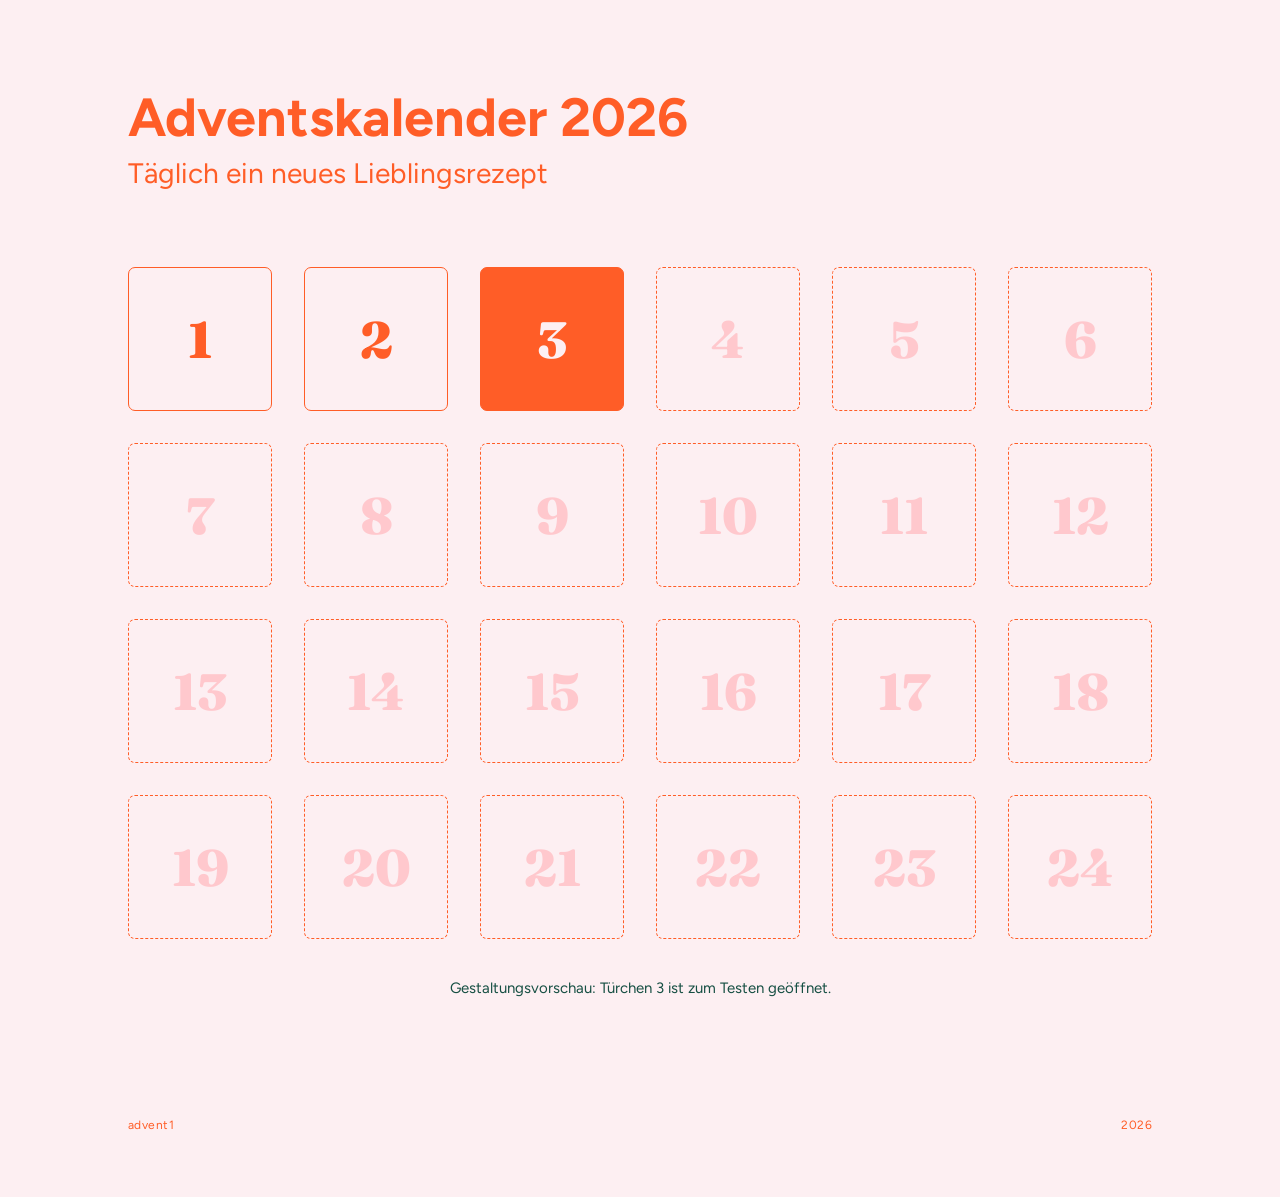
==== index.html @ acb0a88b "Add files via upload" ====
<!doctype html>
<html lang="de">
<head>
  <meta charset="utf-8">
  <meta name="viewport" content="width=device-width, initial-scale=1">
  <meta name="theme-color" content="#fdeff2">
  <title>Adventskalender 2026</title>
  <link rel="preconnect" href="https://fonts.googleapis.com">
  <link rel="preconnect" href="https://fonts.gstatic.com" crossorigin>
  <link href="https://fonts.googleapis.com/css2?family=Figtree:wght@400;500;600;700;800&family=Fraunces:opsz,wght@9..144,400..900&display=swap" rel="stylesheet">
  <link rel="stylesheet" href="style.css">
  <script defer src="script.js"></script>
</head>
<body>
  <main class="poster">
    <img class="ornament ornament-01" src="icons/Icon_01.svg" alt="" aria-hidden="true">
    <img class="ornament ornament-02" src="icons/Icon_02.svg" alt="" aria-hidden="true">
    <img class="ornament ornament-03" src="icons/Icon_03.svg" alt="" aria-hidden="true">
    <img class="ornament ornament-04" src="icons/Icon_04.svg" alt="" aria-hidden="true">
    <img class="ornament ornament-05" src="icons/Icon_05.svg" alt="" aria-hidden="true">
    <img class="ornament ornament-06" src="icons/Icon_06.svg" alt="" aria-hidden="true">
    <img class="ornament ornament-07" src="icons/Icon_07.svg" alt="" aria-hidden="true">
    <img class="ornament ornament-08" src="icons/Icon_08.svg" alt="" aria-hidden="true">
    <img class="ornament ornament-09" src="icons/Icon_09.svg" alt="" aria-hidden="true">
    <header class="heading"><h1 id="title">Adventskalender 2026</h1><p class="subtitle" id="subtitle">Täglich ein neues Lieblingsrezept</p></header>
    <section class="calendar" aria-label="Adventskalender"><div class="doors" id="doors"></div></section>
    <p class="notice" id="notice" aria-live="polite"></p>
    <footer><span id="groupLabel"></span><span>2026</span></footer>
  </main>
  <dialog id="recipeDialog" aria-labelledby="dialogTitle"><div class="dialog-inner"><button class="close" id="closeDialog" aria-label="Schließen">×</button><p class="eyebrow" id="dialogEyebrow">Türchen</p><h2 id="dialogTitle"></h2><p id="dialogText"></p><a class="pdf-link" id="pdfLink" href="#" target="_blank" rel="noopener" hidden>PDF öffnen</a></div></dialog>
</body>
</html>
---- style.css ----
:root{--paper:#fdeff2;--orange:#ff5d27;--pale:#ffc8cd;--green:#164f43;--pink:#f194aa;--blue:#96c3e3}*{box-sizing:border-box}html{background:var(--paper)}body{margin:0;background:var(--paper);font-family:Figtree,Arial,sans-serif;color:var(--green)}.poster{position:relative;isolation:isolate;overflow:hidden;min-height:100vh;max-width:1600px;margin:auto;padding:clamp(45px,7vw,110px) clamp(28px,10vw,160px) 65px}.heading,.calendar,.notice,footer{position:relative;z-index:2}.heading{margin:0 auto clamp(48px,6vw,88px);max-width:1110px;text-align:left}.eyebrow{font-size:13px;letter-spacing:.09em;text-transform:uppercase;font-weight:700;color:var(--orange);margin:0 0 12px}h1{font-size:clamp(46px,4.2vw,92px);line-height:1.02;letter-spacing:0;color:var(--orange);font-weight:700;margin:0}.subtitle{font-size:clamp(19px,2.2vw,29px);color:var(--orange);margin:12px 0 0}.doors{display:grid;grid-template-columns:repeat(6,minmax(0,1fr));gap:clamp(16px,2.5vw,35px);max-width:1110px;margin:auto}.door{aspect-ratio:1;border:1.7px solid var(--orange);border-radius:7px;background:transparent;color:var(--orange);font-family:Fraunces,Georgia,serif;font-size:clamp(34px,4vw,66px);font-weight:800;line-height:1;cursor:pointer;transition:transform .18s ease,background .18s ease,color .18s ease;display:flex;align-items:center;justify-content:center}.door:hover:not(:disabled){
    transform: translateY(-4px);
    background: #ffc8cd;
    border: none;
}.door:focus-visible,.close:focus-visible,.pdf-link:focus-visible{outline:3px solid var(--green);outline-offset:5px}.door.today{background:var(--orange);color:var(--paper)}.door.today:hover{background:#fc420c;border:none}.door.future{border-style:dashed;color:var(--pale);cursor:not-allowed}.door.future:hover{transform:none}.notice{margin:40px auto 0;max-width:900px;text-align:center;font-size:15px;min-height:24px}.ornament{position:absolute;z-index:1;pointer-events:none}.ornament{height:auto;max-width:none}.ornament-01{width:115px;right:3%;top:8%}.ornament-02{width:220px;right:15%;top:1%}.ornament-03{width:29px;left:5%;top:27%}.ornament-04{width:340px;left:0;bottom:2%}.ornament-05{width:115px;right:0;top:38%}.ornament-06{width:23px;right:12%;top:29%}.ornament-07{width:35px;left:3%;bottom:26%}.ornament-08{width:25px;right:6%;bottom:19%}.ornament-09{width:88px;right:4%;bottom:1%}footer{margin:115px auto 0;max-width:1100px;display:flex;justify-content:space-between;color:var(--orange);font-size:12px;letter-spacing:.04em}dialog{border:0;border-radius:10px;max-width:min(540px,calc(100vw - 30px));width:100%;padding:0;background:var(--paper);box-shadow:0 15px 70px #442b2830}dialog::backdrop{background:#183d36a8}.dialog-inner{position:relative;padding:48px 40px}.dialog-inner h2{font:800 clamp(38px,6vw,64px)/1.05 Fraunces,Georgia,serif;color:var(--orange);margin:0 0 18px}.dialog-inner p:not(.eyebrow){font-size:18px;line-height:1.5}.close{position:absolute;top:12px;right:18px;border:0;background:none;font-size:36px;color:var(--orange);cursor:pointer}.pdf-link{display:inline-block;margin-top:12px;background:var(--orange);color:white;padding:14px 24px;border-radius:5px;text-decoration:none;font-weight:700}@media(max-width:1050px){.poster{padding:65px 8vw 50px}.doors{grid-template-columns:repeat(4,minmax(0,1fr));gap:clamp(16px,3vw,30px);max-width:650px}.door{font-size:clamp(40px,7vw,65px)}.ornament-02{right:0;top:0}.heading{max-width:650px;margin-bottom:55px}}@media(max-width:550px){.poster{padding:75px 7vw 40px}.heading{margin-bottom:45px}.eyebrow{font-size:10px}h1{max-width:360px}.subtitle{font-size:18px;max-width:250px;line-height:1.25}.doors{gap:14px}.door{font-size:clamp(32px,9vw,48px);border-radius:5px}.ornament-01{width:70px;right:0;top:13%}.ornament-02{width:180px;right:0;top:0}.ornament-03{width:18px;left:3%;top:29%}.ornament-04{width:220px;left:0;bottom:0}.ornament-05{width:70px;right:0;top:44%}.ornament-06{width:15px;right:6%;top:32%}.ornament-07{width:24px;left:2%;bottom:21%}.ornament-08{width:18px;right:3%;bottom:17%}.ornament-09{width:65px;right:0;bottom:2%}footer{margin-top:100px}.dialog-inner{padding:48px 26px 30px}}@media(prefers-reduced-motion:reduce){.door{transition:none}}
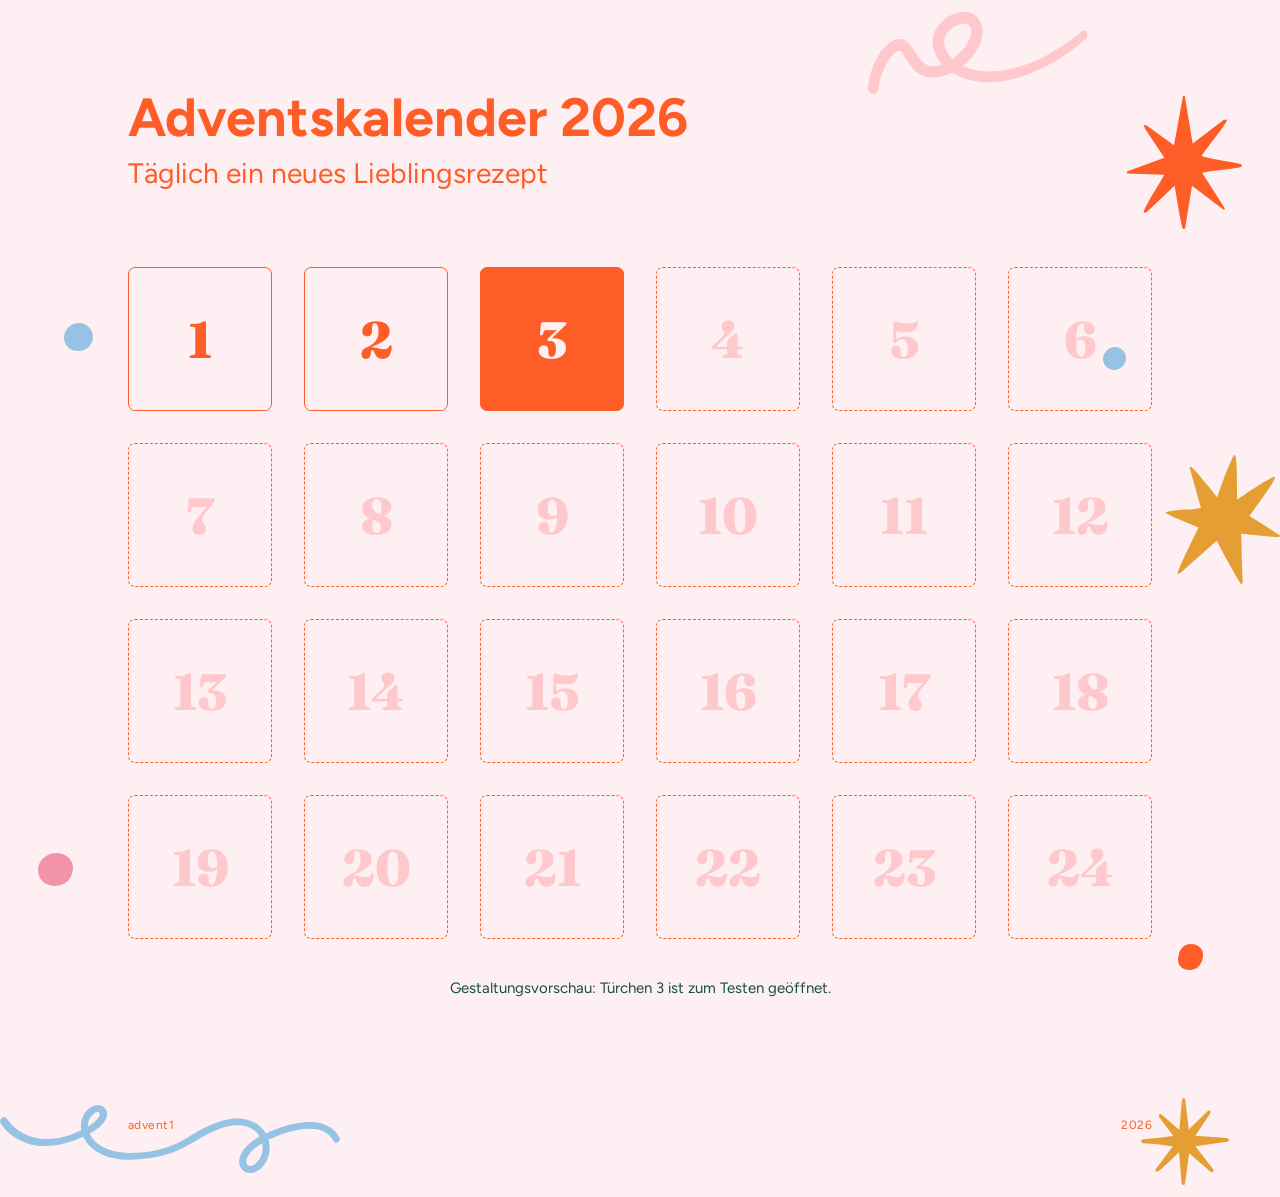
==== commit 64e9b8a6: "Add files via upload" ====
--- a/index.html
+++ b/index.html
@@ -5,23 +5,20 @@
   <meta name="viewport" content="width=device-width, initial-scale=1">
   <meta name="theme-color" content="#fdeff2">
   <title>Adventskalender 2026</title>
-  <link rel="preconnect" href="https://fonts.googleapis.com">
-  <link rel="preconnect" href="https://fonts.gstatic.com" crossorigin>
-  <link href="https://fonts.googleapis.com/css2?family=Figtree:wght@400;500;600;700;800&family=Fraunces:opsz,wght@9..144,400..900&display=swap" rel="stylesheet">
   <link rel="stylesheet" href="style.css">
   <script defer src="script.js"></script>
 </head>
 <body>
   <main class="poster">
-    <img class="ornament ornament-01" src="icons/Icon_01.svg" alt="" aria-hidden="true">
-    <img class="ornament ornament-02" src="icons/Icon_02.svg" alt="" aria-hidden="true">
-    <img class="ornament ornament-03" src="icons/Icon_03.svg" alt="" aria-hidden="true">
-    <img class="ornament ornament-04" src="icons/Icon_04.svg" alt="" aria-hidden="true">
-    <img class="ornament ornament-05" src="icons/Icon_05.svg" alt="" aria-hidden="true">
-    <img class="ornament ornament-06" src="icons/Icon_06.svg" alt="" aria-hidden="true">
-    <img class="ornament ornament-07" src="icons/Icon_07.svg" alt="" aria-hidden="true">
-    <img class="ornament ornament-08" src="icons/Icon_08.svg" alt="" aria-hidden="true">
-    <img class="ornament ornament-09" src="icons/Icon_09.svg" alt="" aria-hidden="true">
+    <img class="ornament ornament-01" src="./Icon_01.svg" alt="" aria-hidden="true">
+    <img class="ornament ornament-02" src="./Icon_02.svg" alt="" aria-hidden="true">
+    <img class="ornament ornament-03" src="./Icon_03.svg" alt="" aria-hidden="true">
+    <img class="ornament ornament-04" src="./Icon_04.svg" alt="" aria-hidden="true">
+    <img class="ornament ornament-05" src="./Icon_05.svg" alt="" aria-hidden="true">
+    <img class="ornament ornament-06" src="./Icon_06.svg" alt="" aria-hidden="true">
+    <img class="ornament ornament-07" src="./Icon_07.svg" alt="" aria-hidden="true">
+    <img class="ornament ornament-08" src="./Icon_08.svg" alt="" aria-hidden="true">
+    <img class="ornament ornament-09" src="./Icon_09.svg" alt="" aria-hidden="true">
     <header class="heading"><h1 id="title">Adventskalender 2026</h1><p class="subtitle" id="subtitle">Täglich ein neues Lieblingsrezept</p></header>
     <section class="calendar" aria-label="Adventskalender"><div class="doors" id="doors"></div></section>
     <p class="notice" id="notice" aria-live="polite"></p>
--- a/style.css
+++ b/style.css
@@ -1,3 +1,19 @@
+@font-face {
+  font-family: "Fraunces";
+  src: url("./Fraunces-VariableFont.ttf") format("truetype");
+  font-style: normal;
+  font-weight: 100 900;
+  font-display: swap;
+}
+
+@font-face {
+  font-family: "Figtree";
+  src: url("./Figtree-VariableFont_wght.ttf") format("truetype");
+  font-style: normal;
+  font-weight: 300 900;
+  font-display: swap;
+}
+
 :root{--paper:#fdeff2;--orange:#ff5d27;--pale:#ffc8cd;--green:#164f43;--pink:#f194aa;--blue:#96c3e3}*{box-sizing:border-box}html{background:var(--paper)}body{margin:0;background:var(--paper);font-family:Figtree,Arial,sans-serif;color:var(--green)}.poster{position:relative;isolation:isolate;overflow:hidden;min-height:100vh;max-width:1600px;margin:auto;padding:clamp(45px,7vw,110px) clamp(28px,10vw,160px) 65px}.heading,.calendar,.notice,footer{position:relative;z-index:2}.heading{margin:0 auto clamp(48px,6vw,88px);max-width:1110px;text-align:left}.eyebrow{font-size:13px;letter-spacing:.09em;text-transform:uppercase;font-weight:700;color:var(--orange);margin:0 0 12px}h1{font-size:clamp(46px,4.2vw,92px);line-height:1.02;letter-spacing:0;color:var(--orange);font-weight:700;margin:0}.subtitle{font-size:clamp(19px,2.2vw,29px);color:var(--orange);margin:12px 0 0}.doors{display:grid;grid-template-columns:repeat(6,minmax(0,1fr));gap:clamp(16px,2.5vw,35px);max-width:1110px;margin:auto}.door{aspect-ratio:1;border:1.7px solid var(--orange);border-radius:7px;background:transparent;color:var(--orange);font-family:Fraunces,Georgia,serif;font-size:clamp(34px,4vw,66px);font-weight:800;line-height:1;cursor:pointer;transition:transform .18s ease,background .18s ease,color .18s ease;display:flex;align-items:center;justify-content:center}.door:hover:not(:disabled){
     transform: translateY(-4px);
     background: #ffc8cd;
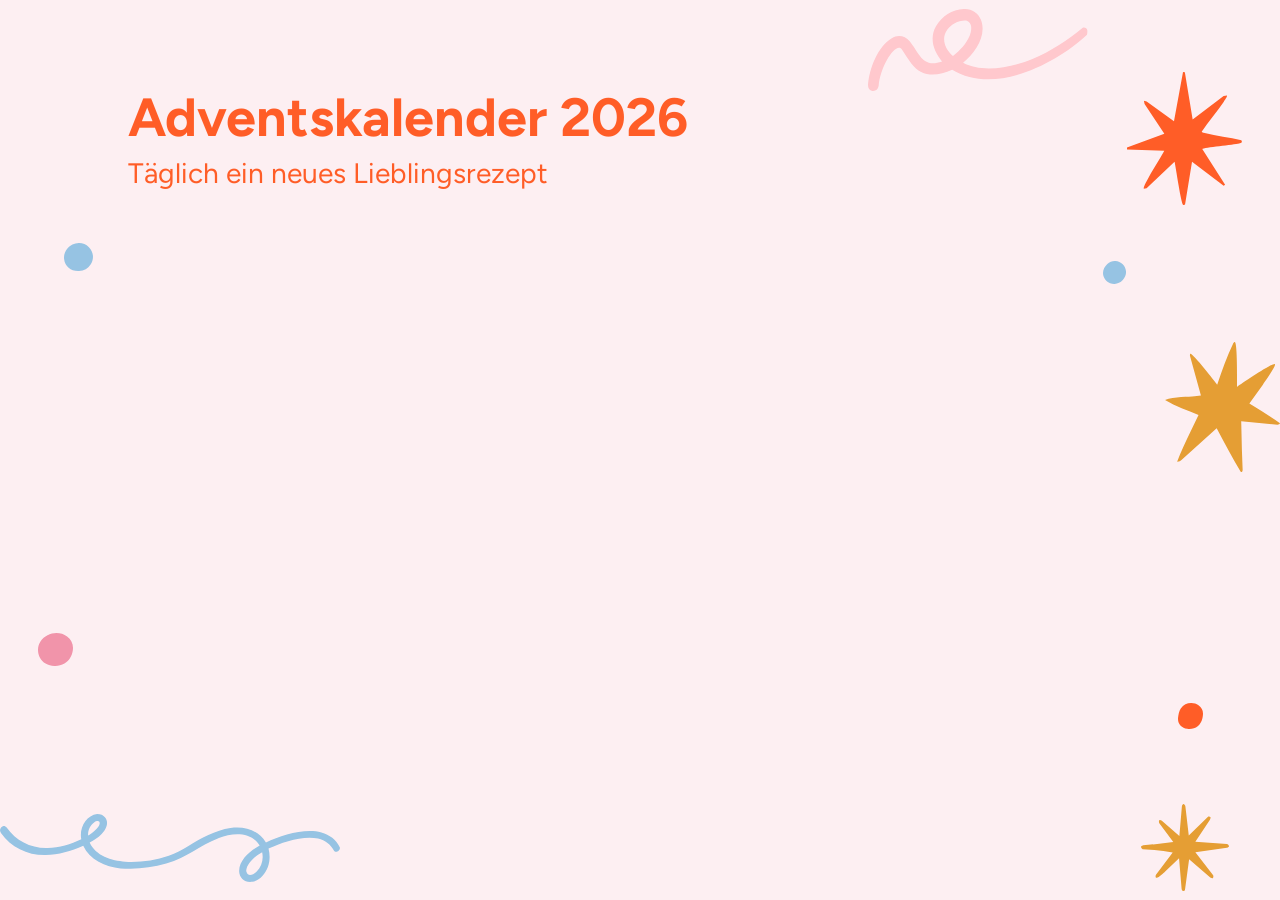
==== commit d3586197: "Update index.html" ====
--- a/index.html
+++ b/index.html
@@ -22,7 +22,7 @@
     <header class="heading"><h1 id="title">Adventskalender 2026</h1><p class="subtitle" id="subtitle">Täglich ein neues Lieblingsrezept</p></header>
     <section class="calendar" aria-label="Adventskalender"><div class="doors" id="doors"></div></section>
     <p class="notice" id="notice" aria-live="polite"></p>
-    <footer><span id="groupLabel"></span><span>2026</span></footer>
+    <footer></footer>
   </main>
   <dialog id="recipeDialog" aria-labelledby="dialogTitle"><div class="dialog-inner"><button class="close" id="closeDialog" aria-label="Schließen">×</button><p class="eyebrow" id="dialogEyebrow">Türchen</p><h2 id="dialogTitle"></h2><p id="dialogText"></p><a class="pdf-link" id="pdfLink" href="#" target="_blank" rel="noopener" hidden>PDF öffnen</a></div></dialog>
 </body>
--- a/style.css
+++ b/style.css
@@ -1,4 +1,5 @@
-@font-face {
+/* ===== SCHRIFTARTEN ===== */
+@font-face  {
   font-family: "Fraunces";
   src: url("./Fraunces-VariableFont.ttf") format("truetype");
   font-style: normal;
@@ -6,7 +7,7 @@
   font-display: swap;
 }
 
-@font-face {
+@font-face  {
   font-family: "Figtree";
   src: url("./Figtree-VariableFont_wght.ttf") format("truetype");
   font-style: normal;
@@ -14,8 +15,429 @@
   font-display: swap;
 }
 
-:root{--paper:#fdeff2;--orange:#ff5d27;--pale:#ffc8cd;--green:#164f43;--pink:#f194aa;--blue:#96c3e3}*{box-sizing:border-box}html{background:var(--paper)}body{margin:0;background:var(--paper);font-family:Figtree,Arial,sans-serif;color:var(--green)}.poster{position:relative;isolation:isolate;overflow:hidden;min-height:100vh;max-width:1600px;margin:auto;padding:clamp(45px,7vw,110px) clamp(28px,10vw,160px) 65px}.heading,.calendar,.notice,footer{position:relative;z-index:2}.heading{margin:0 auto clamp(48px,6vw,88px);max-width:1110px;text-align:left}.eyebrow{font-size:13px;letter-spacing:.09em;text-transform:uppercase;font-weight:700;color:var(--orange);margin:0 0 12px}h1{font-size:clamp(46px,4.2vw,92px);line-height:1.02;letter-spacing:0;color:var(--orange);font-weight:700;margin:0}.subtitle{font-size:clamp(19px,2.2vw,29px);color:var(--orange);margin:12px 0 0}.doors{display:grid;grid-template-columns:repeat(6,minmax(0,1fr));gap:clamp(16px,2.5vw,35px);max-width:1110px;margin:auto}.door{aspect-ratio:1;border:1.7px solid var(--orange);border-radius:7px;background:transparent;color:var(--orange);font-family:Fraunces,Georgia,serif;font-size:clamp(34px,4vw,66px);font-weight:800;line-height:1;cursor:pointer;transition:transform .18s ease,background .18s ease,color .18s ease;display:flex;align-items:center;justify-content:center}.door:hover:not(:disabled){
-    transform: translateY(-4px);
-    background: #ffc8cd;
-    border: none;
-}.door:focus-visible,.close:focus-visible,.pdf-link:focus-visible{outline:3px solid var(--green);outline-offset:5px}.door.today{background:var(--orange);color:var(--paper)}.door.today:hover{background:#fc420c;border:none}.door.future{border-style:dashed;color:var(--pale);cursor:not-allowed}.door.future:hover{transform:none}.notice{margin:40px auto 0;max-width:900px;text-align:center;font-size:15px;min-height:24px}.ornament{position:absolute;z-index:1;pointer-events:none}.ornament{height:auto;max-width:none}.ornament-01{width:115px;right:3%;top:8%}.ornament-02{width:220px;right:15%;top:1%}.ornament-03{width:29px;left:5%;top:27%}.ornament-04{width:340px;left:0;bottom:2%}.ornament-05{width:115px;right:0;top:38%}.ornament-06{width:23px;right:12%;top:29%}.ornament-07{width:35px;left:3%;bottom:26%}.ornament-08{width:25px;right:6%;bottom:19%}.ornament-09{width:88px;right:4%;bottom:1%}footer{margin:115px auto 0;max-width:1100px;display:flex;justify-content:space-between;color:var(--orange);font-size:12px;letter-spacing:.04em}dialog{border:0;border-radius:10px;max-width:min(540px,calc(100vw - 30px));width:100%;padding:0;background:var(--paper);box-shadow:0 15px 70px #442b2830}dialog::backdrop{background:#183d36a8}.dialog-inner{position:relative;padding:48px 40px}.dialog-inner h2{font:800 clamp(38px,6vw,64px)/1.05 Fraunces,Georgia,serif;color:var(--orange);margin:0 0 18px}.dialog-inner p:not(.eyebrow){font-size:18px;line-height:1.5}.close{position:absolute;top:12px;right:18px;border:0;background:none;font-size:36px;color:var(--orange);cursor:pointer}.pdf-link{display:inline-block;margin-top:12px;background:var(--orange);color:white;padding:14px 24px;border-radius:5px;text-decoration:none;font-weight:700}@media(max-width:1050px){.poster{padding:65px 8vw 50px}.doors{grid-template-columns:repeat(4,minmax(0,1fr));gap:clamp(16px,3vw,30px);max-width:650px}.door{font-size:clamp(40px,7vw,65px)}.ornament-02{right:0;top:0}.heading{max-width:650px;margin-bottom:55px}}@media(max-width:550px){.poster{padding:75px 7vw 40px}.heading{margin-bottom:45px}.eyebrow{font-size:10px}h1{max-width:360px}.subtitle{font-size:18px;max-width:250px;line-height:1.25}.doors{gap:14px}.door{font-size:clamp(32px,9vw,48px);border-radius:5px}.ornament-01{width:70px;right:0;top:13%}.ornament-02{width:180px;right:0;top:0}.ornament-03{width:18px;left:3%;top:29%}.ornament-04{width:220px;left:0;bottom:0}.ornament-05{width:70px;right:0;top:44%}.ornament-06{width:15px;right:6%;top:32%}.ornament-07{width:24px;left:2%;bottom:21%}.ornament-08{width:18px;right:3%;bottom:17%}.ornament-09{width:65px;right:0;bottom:2%}footer{margin-top:100px}.dialog-inner{padding:48px 26px 30px}}@media(prefers-reduced-motion:reduce){.door{transition:none}}
+/* ===== FARBEN UND GRUNDEINSTELLUNGEN ===== */
+:root {
+  --paper: #fdeff2;
+  --orange: #ff5d27;
+  --pale: #ffc8cd;
+  --green: #164f43;
+  --pink: #f194aa;
+  --blue: #96c3e3;
+}
+
+* {
+  box-sizing: border-box;
+}
+
+html {
+  background: var(--paper);
+}
+
+body {
+  margin: 0;
+  background: var(--paper);
+  font-family: Figtree,Arial,sans-serif;
+  color: var(--green);
+}
+
+/* ===== SEITENLAYOUT ===== */
+.poster {
+  position: relative;
+  isolation: isolate;
+  overflow: hidden;
+  min-height: 100vh;
+  max-width: 1600px;
+  margin: auto;
+  padding: clamp(45px,7vw,110px) clamp(28px,10vw,160px) 65px;
+}
+
+.heading,.calendar,.notice,footer {
+  position: relative;
+  z-index: 2;
+}
+
+/* ===== ÜBERSCHRIFTEN ===== */
+.heading {
+  margin: 0 auto clamp(48px,6vw,88px);
+  max-width: 1110px;
+  text-align: left;
+}
+
+.eyebrow {
+  font-size: 13px;
+  letter-spacing: .09em;
+  text-transform: uppercase;
+  font-weight: 700;
+  color: var(--orange);
+  margin: 0 0 12px;
+}
+
+h1 {
+  font-size: clamp(46px,4.2vw,92px);
+  line-height: 1.02;
+  letter-spacing: 0;
+  color: var(--orange);
+  font-weight: 700;
+  margin: 0;
+}
+
+.subtitle {
+  font-size: clamp(19px,2.2vw,29px);
+  color: var(--orange);
+  margin: 12px 0 0;
+}
+
+/* ===== KALENDERKACHELN ===== */
+.doors {
+  display: grid;
+  grid-template-columns: repeat(6,minmax(0,1fr));
+  gap: clamp(16px,2.5vw,35px);
+  max-width: 1110px;
+  margin: auto;
+}
+
+.door {
+  aspect-ratio: 1;
+  border: 1.7px solid var(--orange);
+  border-radius: 7px;
+  background: transparent;
+  color: var(--orange);
+  font-family: Fraunces,Georgia,serif;
+  font-size: clamp(34px,4vw,66px);
+  font-weight: 800;
+  line-height: 1;
+  cursor: pointer;
+  transition: transform .18s ease,background .18s ease,color .18s ease;
+  display: flex;
+  align-items: center;
+  justify-content: center;
+}
+
+.door:hover:not(:disabled) {
+  transform: translateY(-4px);
+  background: #ffc8cd;
+  border: none;
+}
+
+.door:focus-visible,.close:focus-visible,.pdf-link:focus-visible {
+  outline: 3px solid var(--green);
+  outline-offset: 5px;
+}
+
+.door.today {
+  background: var(--orange);
+  color: var(--paper);
+}
+
+.door.today:hover {
+  background: #fc420c;
+  border: none;
+}
+
+.door.future {
+  border-style: dashed;
+  color: var(--pale);
+  cursor: not-allowed;
+}
+
+.door.future:hover {
+  transform: none;
+}
+
+.notice {
+  margin: 40px auto 0;
+  max-width: 900px;
+  text-align: center;
+  font-size: 15px;
+  min-height: 24px;
+}
+
+/* ===== DEKORATIVE ELEMENTE ===== */
+.ornament {
+  position: absolute;
+  z-index: 1;
+  pointer-events: none;
+}
+
+.ornament {
+  height: auto;
+  max-width: none;
+}
+
+.ornament-01 {
+  width: 115px;
+  right: 3%;
+  top: 8%;
+}
+
+.ornament-02 {
+  width: 220px;
+  right: 15%;
+  top: 1%;
+}
+
+.ornament-03 {
+  width: 29px;
+  left: 5%;
+  top: 27%;
+}
+
+.ornament-04 {
+  width: 340px;
+  left: 0;
+  bottom: 2%;
+}
+
+.ornament-05 {
+  width: 115px;
+  right: 0;
+  top: 38%;
+}
+
+.ornament-06 {
+  width: 23px;
+  right: 12%;
+  top: 29%;
+}
+
+.ornament-07 {
+  width: 35px;
+  left: 3%;
+  bottom: 26%;
+}
+
+.ornament-08 {
+  width: 25px;
+  right: 6%;
+  bottom: 19%;
+}
+
+.ornament-09 {
+  width: 88px;
+  right: 4%;
+  bottom: 1%;
+}
+
+footer {
+  margin: 115px auto 0;
+  max-width: 1100px;
+  display: flex;
+  justify-content: space-between;
+  color: var(--orange);
+  font-size: 12px;
+  letter-spacing: .04em;
+}
+
+/* ===== REZEPTFENSTER ===== */
+dialog {
+  border: 0;
+  border-radius: 10px;
+  max-width: min(540px,calc(100vw - 30px));
+  width: 100%;
+  padding: 0;
+  background: var(--paper);
+  box-shadow: 0 15px 70px #442b2830;
+}
+
+dialog::backdrop {
+  background: #183d36a8;
+}
+
+.dialog-inner {
+  position: relative;
+  padding: 48px 40px;
+}
+
+.dialog-inner h2 {
+  font: 800 clamp(38px,6vw,64px)/1.05 Fraunces,Georgia,serif;
+  color: var(--orange);
+  margin: 0 0 18px;
+}
+
+.dialog-inner p:not(.eyebrow) {
+  font-size: 18px;
+  line-height: 1.5;
+}
+
+.close {
+  position: absolute;
+  top: 12px;
+  right: 18px;
+  border: 0;
+  background: none;
+  font-size: 36px;
+  color: var(--orange);
+  cursor: pointer;
+}
+
+.pdf-link {
+  display: inline-block;
+  margin-top: 12px;
+  background: var(--orange);
+  color: white;
+  padding: 14px 24px;
+  border-radius: 5px;
+  text-decoration: none;
+  font-weight: 700;
+}
+
+@media (max-width:1050px) {
+  .poster {
+    padding: 65px 8vw 50px;
+  }
+
+  .doors {
+    grid-template-columns: repeat(4,minmax(0,1fr));
+    gap: clamp(16px,3vw,30px);
+    max-width: 650px;
+  }
+
+  .door {
+    font-size: clamp(40px,7vw,65px);
+  }
+
+  .ornament-02 {
+    right: 0;
+    top: 0;
+  }
+
+  .heading {
+    max-width: 650px;
+    margin-bottom: 55px;
+  }
+}
+
+@media (max-width:550px) {
+  .poster {
+    padding: 75px 7vw 40px;
+  }
+
+  .heading {
+    margin-bottom: 45px;
+  }
+
+  .eyebrow {
+    font-size: 10px;
+  }
+
+  h1 {
+    max-width: 360px;
+  }
+
+  .subtitle {
+    font-size: 18px;
+    max-width: 250px;
+    line-height: 1.25;
+  }
+
+  .doors {
+    gap: 14px;
+  }
+
+  .door {
+    font-size: clamp(32px,9vw,48px);
+    border-radius: 5px;
+  }
+
+  .ornament-01 {
+    width: 70px;
+    right: 0;
+    top: 13%;
+  }
+
+  .ornament-02 {
+    width: 180px;
+    right: 0;
+    top: 0;
+  }
+
+  .ornament-03 {
+    width: 18px;
+    left: 3%;
+    top: 29%;
+  }
+
+  .ornament-04 {
+    width: 220px;
+    left: 0;
+    bottom: 0;
+  }
+
+  .ornament-05 {
+    width: 70px;
+    right: 0;
+    top: 44%;
+  }
+
+  .ornament-06 {
+    width: 15px;
+    right: 6%;
+    top: 32%;
+  }
+
+  .ornament-07 {
+    width: 24px;
+    left: 2%;
+    bottom: 21%;
+  }
+
+  .ornament-08 {
+    width: 18px;
+    right: 3%;
+    bottom: 17%;
+  }
+
+  .ornament-09 {
+    width: 65px;
+    right: 0;
+    bottom: 2%;
+  }
+
+  footer {
+    margin-top: 40px;
+  }
+
+  .dialog-inner {
+    padding: 48px 26px 30px;
+  }
+}
+
+@media (prefers-reduced-motion:reduce) {
+  .door {
+    transition: none;
+  }
+}
+
+/* =========================================================
+   MOBILE FEINANPASSUNGEN (bis 550 px)
+   ========================================================= */
+/* ===== SMARTPHONE ===== */
+@media (max-width: 550px) {
+  .poster {
+    padding: 44px 7vw 40px;
+  }
+
+  h1 {
+    font-size: clamp(42px, 8vw, 40px);
+    line-height: 1.05;
+    max-width: 100%;
+  }
+
+  .subtitle {
+   /* font-size: clamp(12px, 3.4vw, 16px);*/
+    line-height: 1.3;
+    max-width: none;
+    white-space: nowrap;
+  }
+    .ornament-01 {
+    width: 70px;
+    left: 0;
+    top: 55%;
+  }
+  .ornament-05 {
+  width: 90px;
+  right: 3%;
+  top: 10%;
+}
+
+}
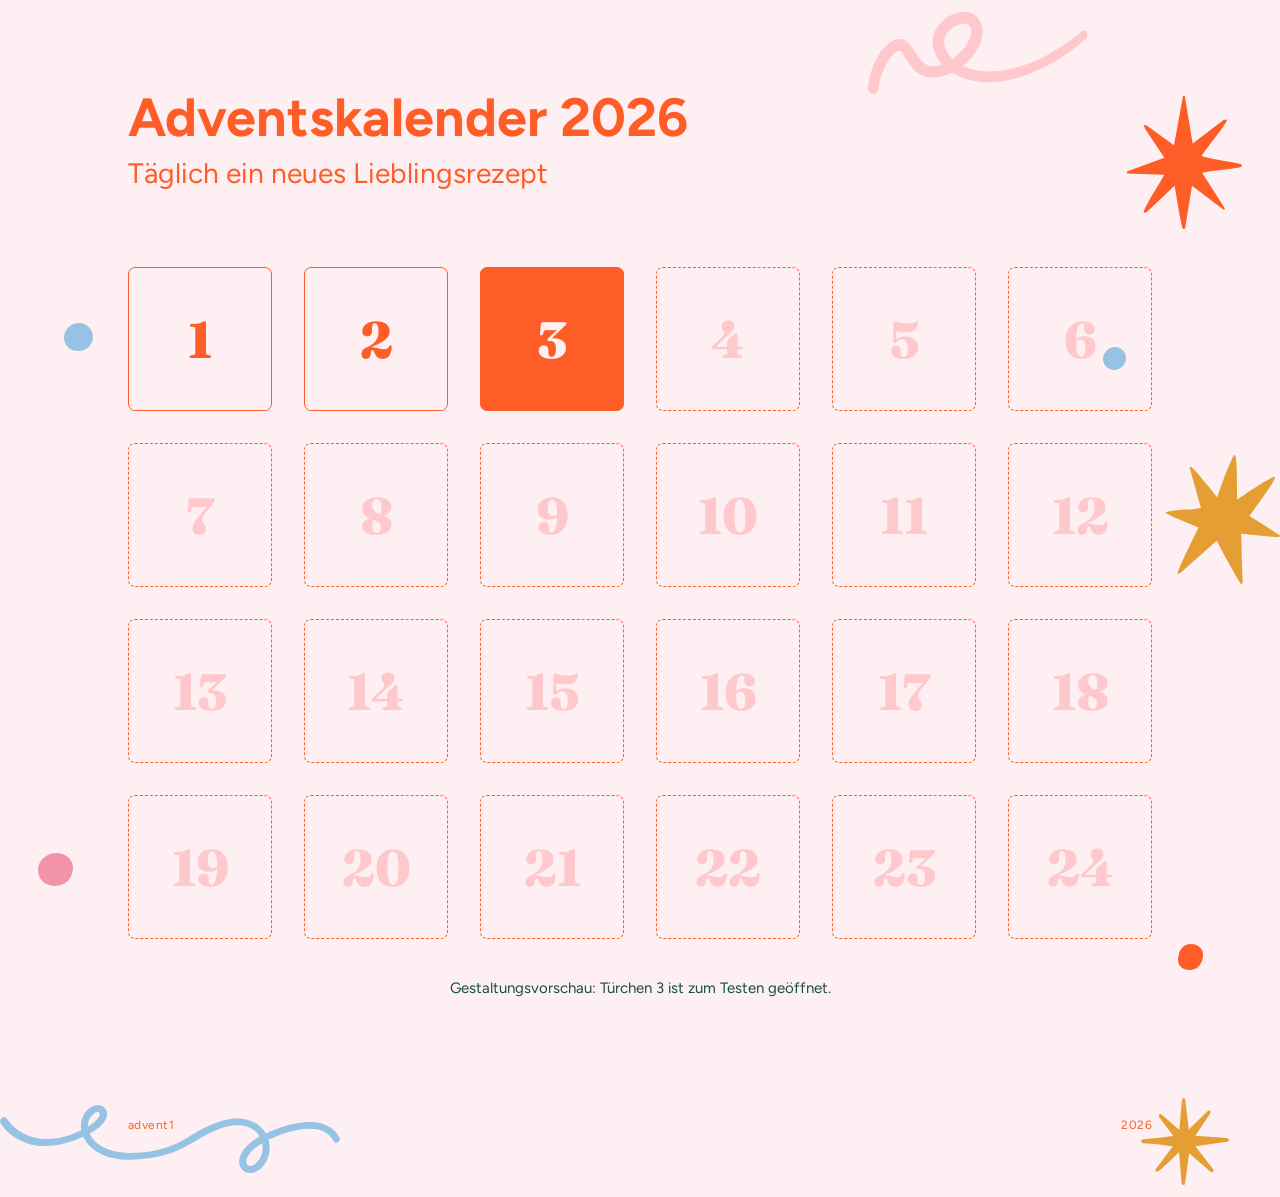
==== commit 7381147b: "Update index.html" ====
--- a/index.html
+++ b/index.html
@@ -22,7 +22,7 @@
     <header class="heading"><h1 id="title">Adventskalender 2026</h1><p class="subtitle" id="subtitle">Täglich ein neues Lieblingsrezept</p></header>
     <section class="calendar" aria-label="Adventskalender"><div class="doors" id="doors"></div></section>
     <p class="notice" id="notice" aria-live="polite"></p>
-    <footer></footer>
+    <footer><span id="groupLabel"></span><span>2026</span></footer>
   </main>
   <dialog id="recipeDialog" aria-labelledby="dialogTitle"><div class="dialog-inner"><button class="close" id="closeDialog" aria-label="Schließen">×</button><p class="eyebrow" id="dialogEyebrow">Türchen</p><h2 id="dialogTitle"></h2><p id="dialogText"></p><a class="pdf-link" id="pdfLink" href="#" target="_blank" rel="noopener" hidden>PDF öffnen</a></div></dialog>
 </body>
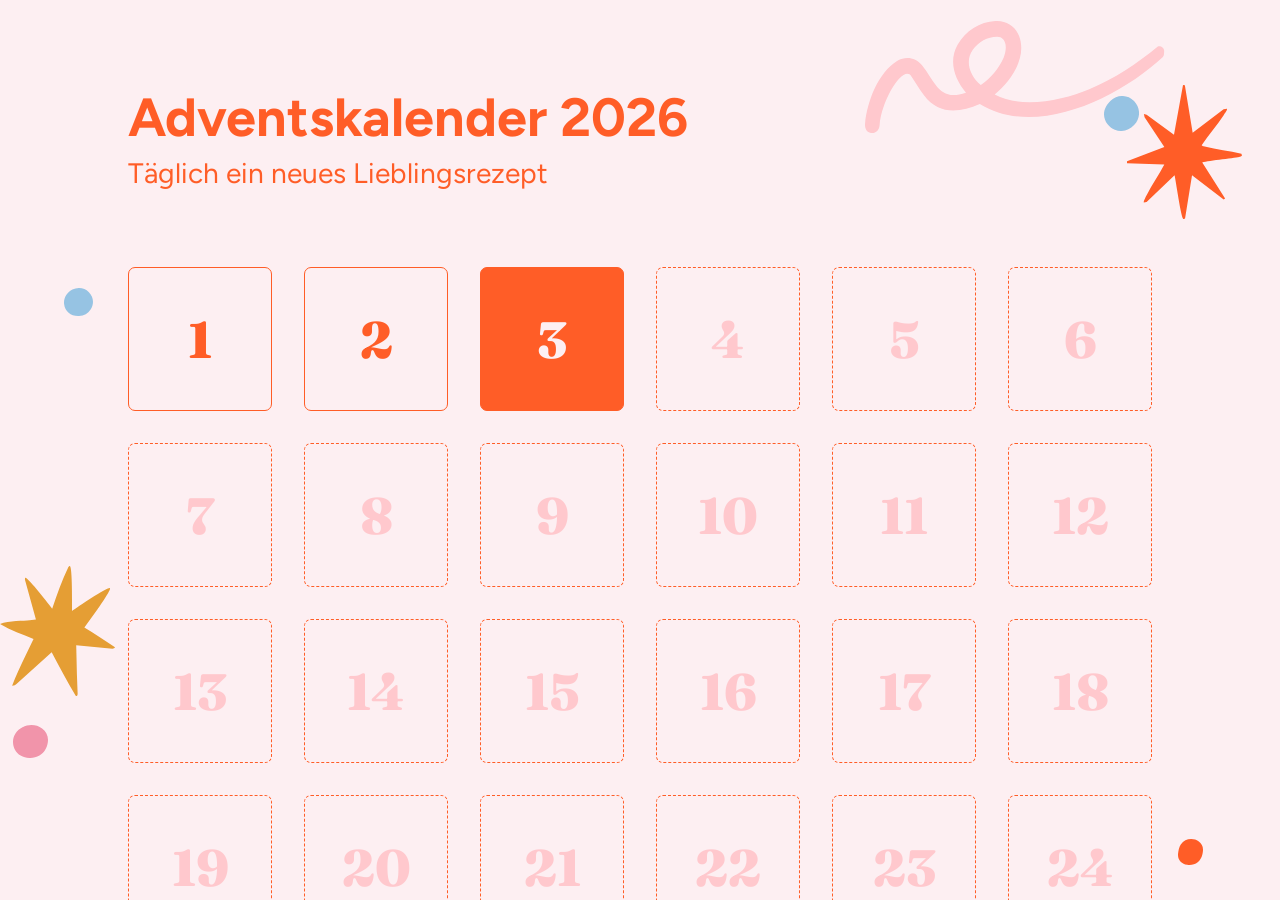
==== commit 5fefbf7b: "Add files via upload" ====
--- a/index.html
+++ b/index.html
@@ -1,29 +1 @@
-<!doctype html>
-<html lang="de">
-<head>
-  <meta charset="utf-8">
-  <meta name="viewport" content="width=device-width, initial-scale=1">
-  <meta name="theme-color" content="#fdeff2">
-  <title>Adventskalender 2026</title>
-  <link rel="stylesheet" href="style.css">
-  <script defer src="script.js"></script>
-</head>
-<body>
-  <main class="poster">
-    <img class="ornament ornament-01" src="./Icon_01.svg" alt="" aria-hidden="true">
-    <img class="ornament ornament-02" src="./Icon_02.svg" alt="" aria-hidden="true">
-    <img class="ornament ornament-03" src="./Icon_03.svg" alt="" aria-hidden="true">
-    <img class="ornament ornament-04" src="./Icon_04.svg" alt="" aria-hidden="true">
-    <img class="ornament ornament-05" src="./Icon_05.svg" alt="" aria-hidden="true">
-    <img class="ornament ornament-06" src="./Icon_06.svg" alt="" aria-hidden="true">
-    <img class="ornament ornament-07" src="./Icon_07.svg" alt="" aria-hidden="true">
-    <img class="ornament ornament-08" src="./Icon_08.svg" alt="" aria-hidden="true">
-    <img class="ornament ornament-09" src="./Icon_09.svg" alt="" aria-hidden="true">
-    <header class="heading"><h1 id="title">Adventskalender 2026</h1><p class="subtitle" id="subtitle">Täglich ein neues Lieblingsrezept</p></header>
-    <section class="calendar" aria-label="Adventskalender"><div class="doors" id="doors"></div></section>
-    <p class="notice" id="notice" aria-live="polite"></p>
-    <footer><span id="groupLabel"></span><span>2026</span></footer>
-  </main>
-  <dialog id="recipeDialog" aria-labelledby="dialogTitle"><div class="dialog-inner"><button class="close" id="closeDialog" aria-label="Schließen">×</button><p class="eyebrow" id="dialogEyebrow">Türchen</p><h2 id="dialogTitle"></h2><p id="dialogText"></p><a class="pdf-link" id="pdfLink" href="#" target="_blank" rel="noopener" hidden>PDF öffnen</a></div></dialog>
-</body>
-</html>
+<!doctype html><html lang="de"><head><meta charset="utf-8"><meta name="viewport" content="width=device-width,initial-scale=1"><meta http-equiv="refresh" content="0;url=/advent/"><title>Adventskalender 2026</title></head><body><p><a href="/advent/">Zum Adventskalender</a></p></body></html>
